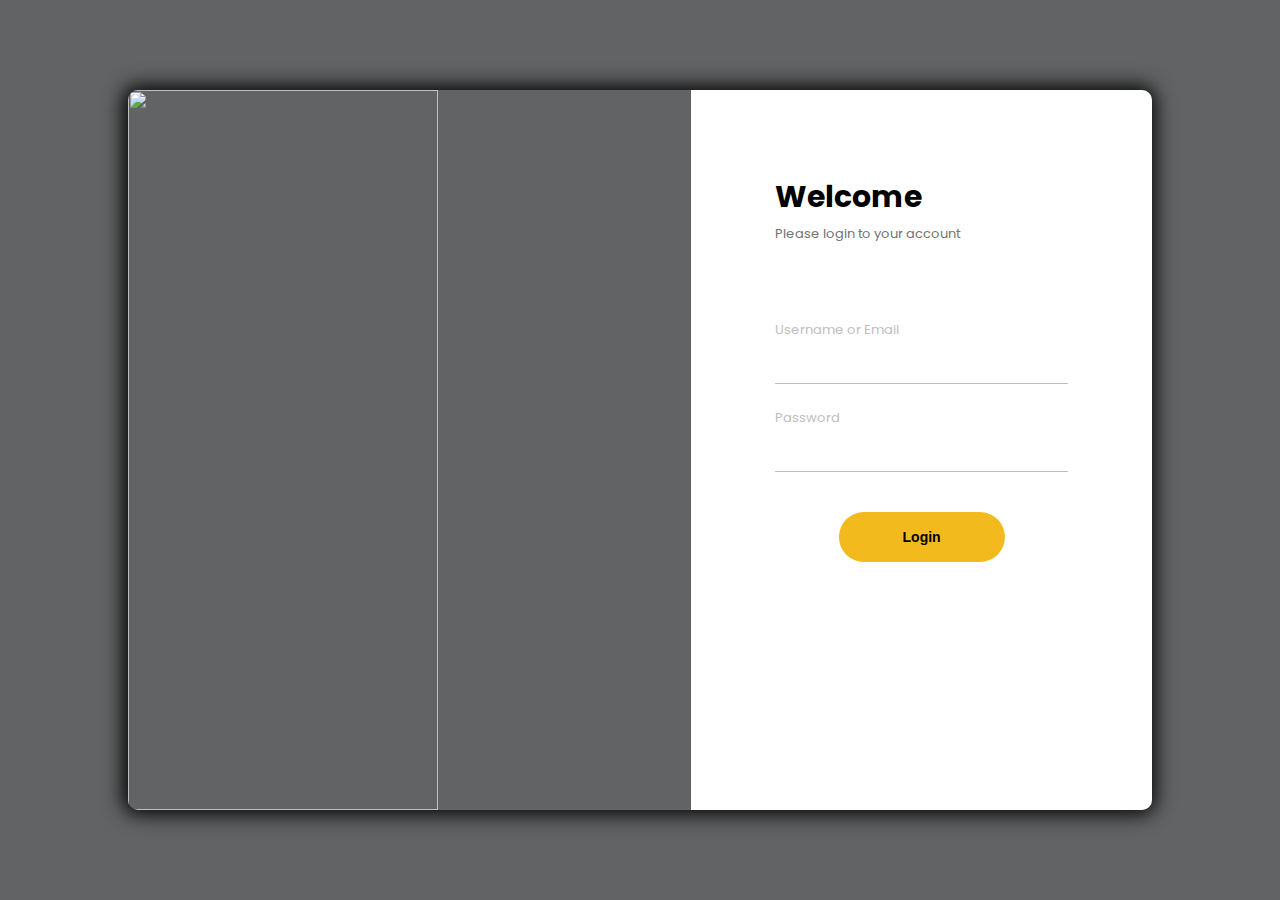
==== index.html @ a8928867 "Change all" ====
<!DOCTYPE html>
<html lang="en">
<head>
    <meta charset="UTF-8">
    <meta name="viewport" content="width=device-width, initial-scale=1.0">
    <link href="https://fonts.googleapis.com/css2?family=Poppins:wght@300;400;500;600&display=swap" rel="stylesheet">
    <link rel="stylesheet" href="./Css/style.css">
    <title>Login</title>
</head>
<body>
    <!-- background cua form-->
    <div class="bg-image">
        <!-- form -->
        <div class="form flex-box">
            <!-- image of left form-->
            <img src="../SQL/Assets/Image/image-form.png" alt="" class="image-form">
            <!-- login of right form -->
            <div class="form-login">
                <div class="form-login-title">Welcome</div>
                <div class="form-login-desc">Please login to your account</div>
                <form class="form-login-user">
                    <div class="user-email">
                        <label for="name" class="user-tittle">Username or Email</label>
                        
                        <input type="text" name="name" id="name" class="username">
                    </div>
                    
                    <div class="user-password">
                        <label for="pass" class="user-tittle">Password</label> 
                        <input type="password" name="pass" id="pass" class="password">
                    </div>
                    
                    <div class="btn-form">
                        <button class="submit">Login</button>
                    </div>
                </form>         
            </div>
        </div>

    </div>
</body>
</html>
---- Css/style.css ----
* {
  padding: 0;
  margin: 0;
  box-sizing: border-box;
}

html {
  color: #333;
  user-select: none;
}
body{
  position: relative;
  background-color: var(--bg-content-color);
}
/* Ma color */
:root{
  --primary-color: #f2ba1d;
  --secondary-color: #08183a;
  --text-color: black;
  --desc-color : #bebebe;
  --name-label-color: #526069;

  --bg-content-color: #F5F7FA;
  --main-color: #FFFFFF;
  --active-color: #1814fa;
  --menu-color: #B1B1B1;
  --color-text: #343C6A;
  --list-menu-bg-color: #5D60EF;
}

html {
  font-size: 62.5%;
  font-family: "Poppins", sans-serif;
}

/*SETUP CLASSES*/
.flex-box
{
  display: flex;
  justify-content: center;
  align-items: center;
}

.container
{
  width: 100%;
  height: 100%;
  position: fixed;
  background-color: rgba(0, 0, 0, 0.7);
  top: 0;
  left: 0;
}

.close
{
  display: none!important;
}

.fl-1
{
  flex: 1;
}

.fl-2
{
  flex: 2;
}

.fl-3
{
  flex: 3;
}

.fl-4
{
  flex: 4;
}

.fl-5
{
  flex: 5;
}

.fl-6
{
  flex: 6;
}

.fl-7
{
  flex: 7;
}

/*MAIN CONTENT*/
.main-content
{
  display: flex;
  flex-direction: column;
  width: 95%;
  height: 100%;
  padding: 40px;
}

.main{
  width: 100%;
  height: fit-content;
  align-items: start;
}

/* SEARCHING BAR */
.head-main-content{
  width: 100%;
  display: flex;
  align-items: center;
  justify-content: center;
}
.tool-container {
  justify-content: start;
  padding: 12px 20px;
  width: 60%;
  height: 120px;
  border-radius: 15px;
}

.searching-bar {
  width: 100%;
  position: relative;
}
.searching-bar select{
  padding: 15px 20px;
  font-size: 1.4rem;
  border-radius: 25px;
  outline: none;
  border: none;

  background-color: var(--main-color);
}
.searching-bar select:hover{
  cursor: pointer;
}

.searching-bar input,.searching-bar option {
  padding: 15px 50px;
  font-size: 1.4rem;
  border-radius: 25px;
  outline: none;
  border: none;

  background-color: var(--main-color);

}
.searching-input{
  margin-left: 10px;
}
.searching-bar i
{
  position: absolute;
  font-size: 2rem;
  left: 33%;
  padding: 12px;
}

/* ORDER OPTIONS */
.order-option
{
  flex-direction: column;
  color: #bebebe;
  margin-left: 8px;
}

.order-option i
{
  font-size: 1.3rem;
  cursor: pointer;
  margin: 2px 0;
}

.order-option i:hover
{
  opacity: 0.7;
}

.order-option i.active
{
  color: #000000;
}

/*CONTENT TABLES*/
.overview{
  font-size: 2.5rem;
  font-weight: 500;
  color: var(--color-text);

}
.content-table
{
  width: 100%;
  min-height: 460px;
  margin-top: 10px; 
  background-color: var(--main-color);
  border-radius: 25px;
  padding: 10px 40px;
  position: relative;
}
.table-row
{
  width: 100%;
  display: flex;
  justify-content: space-between;
  align-items: center;
  padding: 30px 0px;
  flex-direction: row;
  background-color: var(--main-color);
  border-bottom: 2px solid #E6EFF5;
}

.title-row{
  border-top-left-radius: 25px;
  border-top-right-radius: 25px;
  padding: 10px 0px;
  color: #718EBF;
}
.name-col{
  font-weight: normal;
  font-size: 1.6rem;
}
.table-col
{
  font-weight: 500;
  font-size: 1.4rem;
  width: 100%;
  text-align: left;
}

.table-title
{
  font-weight: 500;
  font-size: 1.6rem;
}

.table-title.flex-box
{
  justify-content: left;
  text-wrap: nowrap;
}

.content-table-head:not(.table-title) {
  text-align: left;
}

/* TABLES CONFIGURE*/
.table-config
{
  padding: 15px 5px;
  border-radius: 10px;
  width: 12%;
  text-align: center;
  cursor: pointer;
  font-size: 1.5rem;
  font-weight: 500;
  background-color: var(--active-color);
  color: white;
  transition: all 0.3s ease;
  margin-left: 50px;
}

.table-config:hover
{
  transform: scale(1.1);
}

.config-btn-container {
  position: absolute;
  right: 0;
}

.config-btn-container i {
  padding: 2px;
  border-radius: 4px;
  font-size: 1.6rem;
  color: white; 
  margin-right: 8px;
  cursor: pointer;
}

.config-btn-container i.bx-x{
  background-color: red;
}

.config-btn-container i.bxs-edit-alt{
  background-color: blue;
}


/*MODAL*/
.config-modal-container
{
  z-index: 2;
}

.config-modal
{
  flex-direction: column;
  width: 70%;
  padding: 28px 24px;
  position: relative;
  height: 95%;
  justify-content: space-around;
  border-radius: 30px;  
  background-color: white;
}

.modal-header
{
  font-size: 2rem;
  font-weight: 600;
  color: black;
}

.modal-body
{
  padding: 8px 0 16px 0;
  font-size: 1.6rem;
  min-height: 70%;
  justify-content: left;
}

.modal-body > select
{
  padding: 16px 8px;
  margin: 12px 0;
}

.modal-footer
{
  align-self: flex-end;
}
/* ICON NAV */
.icon-nav{
  padding-right: 4px;
}
/*FORM*/

.config-form
{
  flex-flow: wrap;
  color: var(--name-label-color);
}

.config-form select,.config-form label
{
  width: 43%;
}

.config-form input
{
  padding: 12px 15px;
  width: 70%;
  font-size: 1.6rem;
  outline: none;
  border: none;
  border: 1px solid #dfeaf2;
  border-radius: 15px
}

.config-form label
{
  display: block;
  font-size: 1.6rem;
  font-weight: 550;
}

.config-form .input-field
{
  width: 50%;
  padding: 0 12px;
  flex-direction: column;
}

.config-form .input-container
{
  width: 100%;
}

.input-container label{
  font-weight: 400;
  color: black;
}

/*ALERT BOX*/
.alert-container
{
  z-index: 3;
}

.alert-box
{
  min-height: 30%;
  width: 30%;
  background-color: azure;
  flex-direction: column;
  justify-content: space-between;
  padding: 16px 0;
}

.alert-message
{
  padding: 16px 0;
  margin-top: 8px;
  font-size: 2.2rem;
}

.alert-container .btn-container
{
  justify-content: space-evenly;
  width: 100%;
}

.cancel-btn
{
  background-color: red !important;
}

.alert-container .btn 
{
  width: 30%;
  padding: 16px 0!important;
  text-align: center;
}

/* ICON FOOTER SAVE */
.icon-footer{
  padding-right: 4px;
}

/*BUTTONS*/
.btn
{
  padding: 16px 24px;
  cursor: pointer;
  border: none;
  border-radius: 15px;
  font-size: 1.6rem;
  background-color: var(--active-color);
  color: white;
  font-weight: bold;
  transition: all 0.3s ease;
}

.btn:hover
{
  transform: scale(1.1);
}

.btn#config-btn {
  margin-right: 72px;
  padding: 10px 30px;
}

/* FORM LOGIN*/
.bg-image{
  background: url("../Assets/Image/bg-form.jpg") center no-repeat rgba(0, 0, 0, 0.6);
  top: 0;
  width: 100%;
  height: 100vh;
  position: relative;
}
.form{
  width: 80%;
  height: 80%;
  position: absolute;
  z-index: 2;
  top: 50%;
  left: 50%;
  transform: translate(-50%, -50%);
  border-radius: 10px;
  
  box-shadow: #000000 -1px 0px 20px 4px;
}
.image-form{
  width: 55%;
  height: 100%;
  border-top-left-radius: inherit;
  border-bottom-left-radius: inherit;
  
}

.form-login{
  width: 45%;
  height: 100%;
  padding: 84px;
  background-color: white;
  border-top-right-radius: inherit;
  border-bottom-right-radius: inherit;
}
.form-login-title{
  font-size: 3rem;
  font-weight: bold;
  color: var(--text-color);
}
.form-login-desc{
  padding-top: 4px;
  font-size: 1.3rem;
  color: rgb(118, 113, 113);
}
.form-login-user{
  padding-top: 76px;
}
.user-tittle{
  font-size: 1.3rem;
  color: var(--desc-color);
}
.username, .password{
  margin-top: 4px;
  width: 100%;
  padding: 12px 0;
  border: none;
  border-bottom: 1px solid var(--desc-color);
  outline: none;
}
.user-password{
  margin-top: 24px;
}
.btn-form{
  margin-top: 40px;
  width: 100%;
  height: 50px;
  position: relative;
}
.submit{
  position: absolute;
  top: 50%;
  left: 50%;
  transform: translate(-50%, -50%);
  height: 100%;
  
  padding: 16px 64px;
  border: none;
  border-radius: 25px;
  background-color: var(--primary-color);
  font-size: 1.4rem;
  font-weight: bold;
  
}
.submit:hover{
  opacity: 0.8;
  cursor: pointer;
}


/* View 1 */
.view{
  width: 100%;
  height: 100vh;
  position: relative;
}
/* Header view 1 */
.header{
  width: 100%;
  height: 12%;
  background-color: var(--main-color);
  display: flex;
  align-items: center;
  justify-content: space-between;
  border-bottom: 2px solid #E6EFF5;
  /* box-shadow: rgba(100, 100, 111, 0.2) 0px 7px 29px 0px; */
}
.header-left{
  width: 50%;
  height: 100%;
  display: flex;
  align-items: center;
}
.logo{
  width: 16%;
  height: 100%;
  position: relative;
  
}
.img-logo{
  width: 100%;
  height: 100%;
  border-radius: 50%;
  position: absolute;
  top: 50%;
  left: 50%;
  transform: translate(-50%, -50%);
}
.name-group{
  font-size: 1.7rem;
  font-weight: bold;
  width: 50%;
  height: 100%;
}
.name-text{
  height: 100%;
  width: 100%;
  color: var(--color-text);
  font-size: 1.8rem;
  display: flex;
  justify-content: start;
  align-items: center;

}
.header-right{
  width: 50%;
  height: 100%;
  display: flex;
  align-items: center;
  
}
.avatar-user{
  margin-left: 25rem;
  width: 20.3%;
  height: 100%;
  position: relative;
}
.img-avatar{
  width: 40%;
  height: 50%;
  border-radius: 50%;
  position: absolute;
  top: 50%;
  left: 70%;
  transform: translate(-50%, -50%);
}
.name-user{
  display: flex;
  justify-content: center;
  align-items: center;
  width: 30%;
  height: 100%;
}
.name-user-text{
  font-size: 1.8rem;
  width: 50%;
  font-weight: bold;
  color: var(--color-text);
}
.icon-arrow-down{
  font-size: 2.5rem;
  padding: 13px;
  border-radius: 25px;
  background-color: var(--bg-content-color);
  color: #718EBF;
  position: relative;
  user-select: none;
}
.icon-arrow-down:hover{
  cursor: pointer;
}
.log-out:hover{
  cursor: pointer; 
}
.arrow-up:hover{
  cursor: pointer; 
}
/* Drop menu header */
ul{
  list-style: none;

}

.log-out{
  width: 200px;
  height: 150px;
  position: absolute;
  top: 65px;
  left: -7px;
  background-color: white;
  border-radius: 10px;
  box-shadow: rgba(100, 100, 111, 0.3) 2px 4px 11px 6px;
  display: flex;
  flex-direction: column;
  justify-content: center;
  align-items: center;
  padding: 20px 0;
  z-index: 10;

 
}
.log-out i{
  font-size: 2.8rem;
}
.item-drop-menu{
  display: flex;
  align-items: center;
  color: black;
  width: 100%;
  height: 50%;
  padding: 0 20px;
}
.item-drop-menu a{
  
  text-decoration: none;
}
.item-drop-menu:hover{
  background-color: #F6F6F6;
  color: var(--secondary-color);
  cursor: pointer;
}

.icon-drop-menu{
  font-size: 1rem;
  color: var(--menu-color);
}
.text-log-out{
  padding-left: 15px;
  font-size: 1.5rem;
  height: 100%;
  display: flex;
  align-items: center;
  font-family: "Poppins",sans-serif;
  color: var(--color-text);
}


/* icon notification */
.notifi{
  width: 51px;
  height: 51px;
  border-radius: 35px;
  background-color: var(--bg-content-color);
  position: relative;
}
.icon-notifi{
  font-size: 2.5rem;
  position: absolute;
  top: 50%;
  left: 50%;
  transform: translate(-50%, -50%);
  color: #FE5C73;
}

/* Sidebar */
.sidebar{
  width: 5%;
  min-height: 100vh;
  background-color: var(--main-color);
  color: white;
  transition: all 0.5s ease;
  overflow: scroll;
}

.sidebar::-webkit-scrollbar {
  display: none;
}

.sidebar{
  -ms-overflow-style: none;  
  scrollbar-width: none; 
  justify-content: flex-start;
  flex-direction: column;
}
/* Head sidebar: name and icon menu */
.head-sidebar{
  width: 100%;

  margin-top: 25px;
  padding: 20px;
}

.name-sidebar{
  font-size: 1.5rem;
  border-radius: 1rem;
  background-color: var(--active-color);
  color: var(--main-color);
  font-weight: bold;
  padding: 12px 24px;
}


/* Content sidebar: Student Giaovien TKB Ketqua */

/* Menu sidebar */
.sidebar-menu{
  height: 100%;
  position: relative;
  padding: 8px 12px;
}

.icon-menu{
  transition: all 0.3 ease;
  color: var(--color-text);
  font-size: 2.7rem;

}
.icon-menu:hover{
  cursor: pointer;
}
.icon-sidebar{
  color: var(--menu-color);
  width: 10%;
  font-size: 2.6rem;
  transition: all 0.3s ease;
}

.content-sidebar{
  width: 100%;
  height: 70%;
  padding: 0 0 0 30px;
  transition: all 0.3s ease;
}

.list-sidebar{
  width: 100%;
  padding: 15px;
  display: flex;
  align-items: center;
  margin-top: 24px;
  position: relative;
  border-radius: 15px;
}
.list-sidebar.active::before{
  content: '';
  width: 30px;
  height: 30px;
  position: absolute;
  background-color: var(--main-color);
  right: 0;
  top: 0;
  border-radius: 50%;
  transform: translateY(-100%);
  box-shadow: 10px 10px 0 0 var(--bg-content-color);
}
.list-sidebar.active::after{
  content: '';
  width: 30px;
  height: 30px;
  position: absolute;
  background-color: var(--main-color);
  right: 0;
  bottom: 0;
  border-radius: 50%;
  transform: translateY(100%);
  box-shadow: 10px -10px 0 0 var(--bg-content-color);
}




.list-sidebar.active{
  background-color: var(--bg-content-color);
}
.list-sidebar.active, .list-sidebar.active i, .list-sidebar.active .name-sidebar-items
{
  color: var(--active-color);
}
.list-sidebar.active .name-sidebar-items{
  font-weight: bold;
  color: var(--active-color);
}

.about{
  font-size: 1.4rem;
  display: flex;
  width: 100%;
  height: 50%;
  align-items: center;
  text-decoration: none;
  padding: 24px 8px;
}
/* .about:hover, .about:hover .name-sidebar-items{
  background-color: var(--primary-color);
  color: var(--secondary-color);
} */

.list-sidebar:not(.active):hover, .list-sidebar:hover i, .list-sidebar:hover .name-sidebar-items{
  cursor: pointer;
  color: var(--active-color);

}

.name-sidebar-items{
  width: 80%;
  color: var(--menu-color);
  font-size: 1.7rem;
  font-weight: 400;
  margin-left: 40px;
  transition: all 0.3s ease;
}

.sidebar-width{
  width: 20%;
  transition: all 0.5s ease;
}

/*FORM MESSAGE*/

.config-form .message
{
  margin: 8px 0;
  width: 70%;
  align-self: flex-end;
  font-size: 1.2rem;
  text-wrap: pretty;
}

.config-form .error
{
  color: red;
  border-color: red;
}

/* LOADING EFFECT */
.loading-container
{
  background-color: rgba(1, 1, 1, 0.3);
  position: absolute;
  height: 100%;
  width: 100%;
  top: 0;
  left: 0;
}

.loading
{
  animation: rotate linear 6s infinite;
  transform: rotate(0deg);
}

.loading i
{
  font-size: 8rem;
  font-weight: 900;
}

@keyframes rotate {
  from
  {
    transform: rotate(0deg);
  }
  to
  {
    transform: rotate(360deg);
  }
}
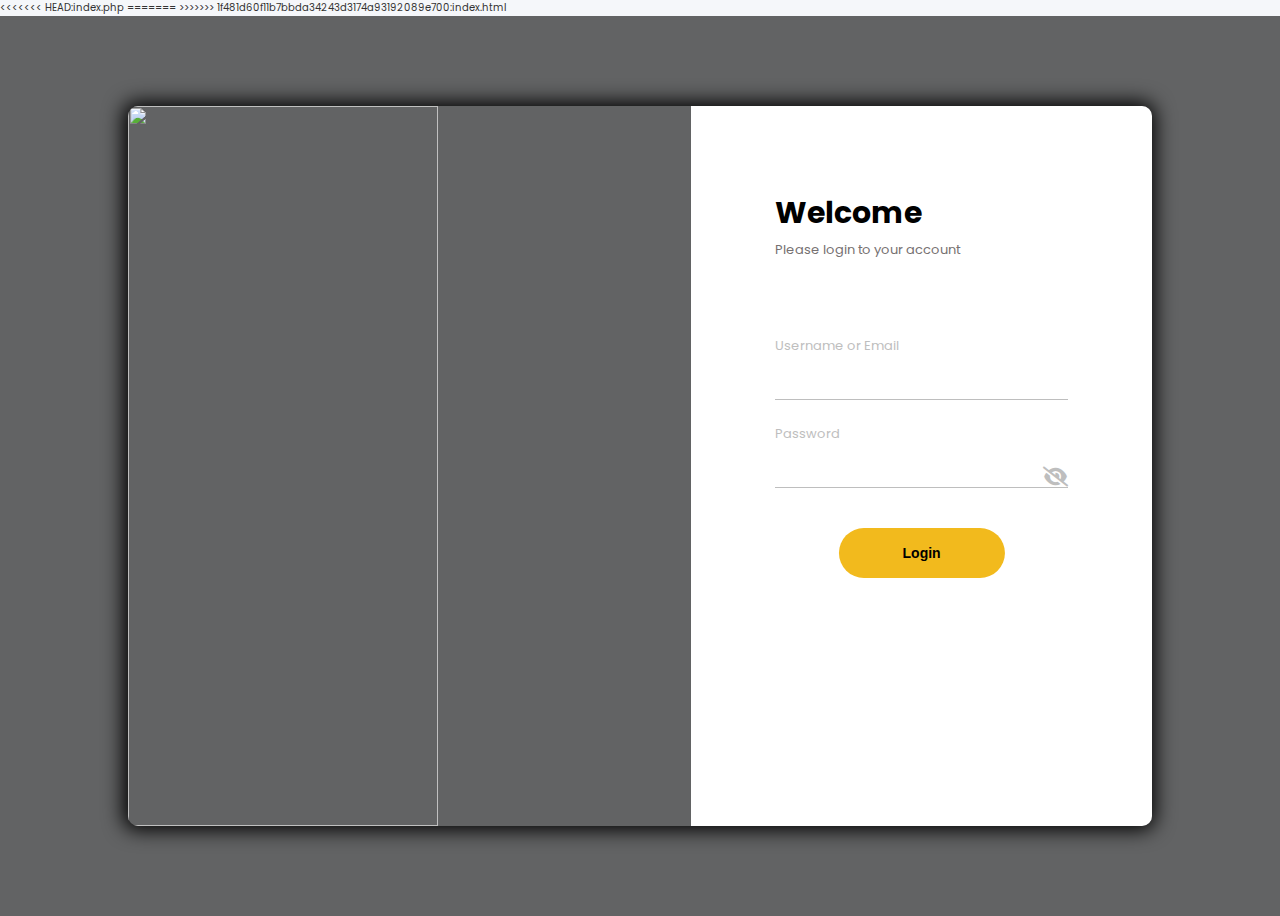
==== commit 32189e50: "Merge branch 'main' of https://github.com/koha11/DBMS_Project" ====
--- a/index.html
+++ b/index.html
@@ -4,7 +4,12 @@
     <meta charset="UTF-8">
     <meta name="viewport" content="width=device-width, initial-scale=1.0">
     <link href="https://fonts.googleapis.com/css2?family=Poppins:wght@300;400;500;600&display=swap" rel="stylesheet">
+<<<<<<< HEAD:index.php
+    <link rel="stylesheet" href="./Css/style.css?v=<?php echo time(); ?>">
+    <link rel="stylesheet" href="https://cdnjs.cloudflare.com/ajax/libs/font-awesome/6.5.1/css/all.min.css">
+=======
     <link rel="stylesheet" href="./Css/style.css">
+>>>>>>> 1f481d60f11b7bbda34243d3174a93192089e700:index.html
     <title>Login</title>
 </head>
 <body>
@@ -27,9 +32,9 @@
                     
                     <div class="user-password">
                         <label for="pass" class="user-tittle">Password</label> 
-                        <input type="password" name="pass" id="pass" class="password">
+                        <input type="password" name="pass" id="pass" class="password" autocomplete="on">
+                        <i id="toggle-password" class="fa-solid fa-eye-slash" style="color: #bebebe;"></i>
                     </div>
-                    
                     <div class="btn-form">
                         <button class="submit">Login</button>
                     </div>
@@ -38,5 +43,17 @@
         </div>
 
     </div>
+    <script>
+        const $ = document.querySelector.bind(document);
+        const $$ = document.querySelectorAll.bind(document);
+        const inputPass = $("#pass");
+        const togglePassword = $("#toggle-password");
+        // Show hide password
+        togglePassword.addEventListener("click", function() {
+           const typePass = inputPass.getAttribute("type") === "password" ? "text" : "password";
+           inputPass.setAttribute("type", typePass);
+           this.classList.toggle("fa-eye");
+        })
+    </script>
 </body>
 </html>--- a/Css/style.css
+++ b/Css/style.css
@@ -520,6 +520,7 @@
 }
 .user-password{
   margin-top: 24px;
+  position: relative;
 }
 .btn-form{
   margin-top: 40px;
@@ -544,6 +545,18 @@
 }
 .submit:hover{
   opacity: 0.8;
+  cursor: pointer;
+}
+/* show hide password */
+/* icon show hide password */
+#toggle-password{
+  position: absolute;
+  bottom: 2%;
+  right: 0%;
+  color: var(--desc-color);
+  font-size: 2rem;
+}
+#toggle-password:hover{
   cursor: pointer;
 }
 
--- a/Css/style.css
+++ b/Css/style.css
@@ -520,6 +520,7 @@
 }
 .user-password{
   margin-top: 24px;
+  position: relative;
 }
 .btn-form{
   margin-top: 40px;
@@ -544,6 +545,18 @@
 }
 .submit:hover{
   opacity: 0.8;
+  cursor: pointer;
+}
+/* show hide password */
+/* icon show hide password */
+#toggle-password{
+  position: absolute;
+  bottom: 2%;
+  right: 0%;
+  color: var(--desc-color);
+  font-size: 2rem;
+}
+#toggle-password:hover{
   cursor: pointer;
 }
 
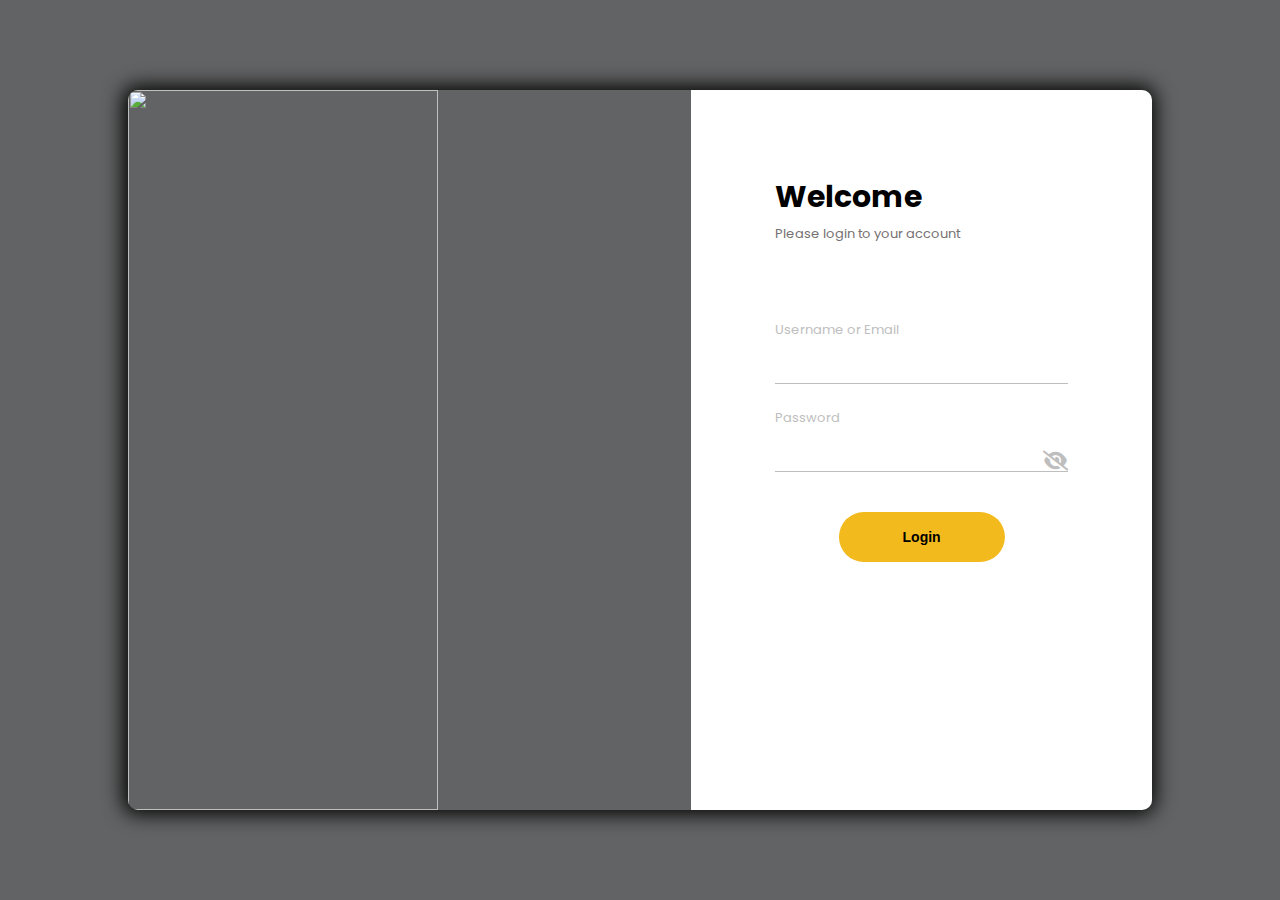
==== commit 0eba33d8: "Them file css & index" ====
--- a/index.html
+++ b/index.html
@@ -1,59 +1,76 @@
 <!DOCTYPE html>
 <html lang="en">
-<head>
-    <meta charset="UTF-8">
-    <meta name="viewport" content="width=device-width, initial-scale=1.0">
-    <link href="https://fonts.googleapis.com/css2?family=Poppins:wght@300;400;500;600&display=swap" rel="stylesheet">
-<<<<<<< HEAD:index.php
-    <link rel="stylesheet" href="./Css/style.css?v=<?php echo time(); ?>">
-    <link rel="stylesheet" href="https://cdnjs.cloudflare.com/ajax/libs/font-awesome/6.5.1/css/all.min.css">
-=======
-    <link rel="stylesheet" href="./Css/style.css">
->>>>>>> 1f481d60f11b7bbda34243d3174a93192089e700:index.html
+  <head>
+    <meta charset="UTF-8" />
+    <meta name="viewport" content="width=device-width, initial-scale=1.0" />
+    <link
+      href="https://fonts.googleapis.com/css2?family=Poppins:wght@300;400;500;600&display=swap"
+      rel="stylesheet"
+    />
+    <link
+      rel="stylesheet"
+      href="https://cdnjs.cloudflare.com/ajax/libs/font-awesome/6.5.1/css/all.min.css"
+    />
+    <link rel="stylesheet" href="./Css/style.css" />
+
     <title>Login</title>
-</head>
-<body>
+  </head>
+  <body>
     <!-- background cua form-->
     <div class="bg-image">
-        <!-- form -->
-        <div class="form flex-box">
-            <!-- image of left form-->
-            <img src="../SQL/Assets/Image/image-form.png" alt="" class="image-form">
-            <!-- login of right form -->
-            <div class="form-login">
-                <div class="form-login-title">Welcome</div>
-                <div class="form-login-desc">Please login to your account</div>
-                <form class="form-login-user">
-                    <div class="user-email">
-                        <label for="name" class="user-tittle">Username or Email</label>
-                        
-                        <input type="text" name="name" id="name" class="username">
-                    </div>
-                    
-                    <div class="user-password">
-                        <label for="pass" class="user-tittle">Password</label> 
-                        <input type="password" name="pass" id="pass" class="password" autocomplete="on">
-                        <i id="toggle-password" class="fa-solid fa-eye-slash" style="color: #bebebe;"></i>
-                    </div>
-                    <div class="btn-form">
-                        <button class="submit">Login</button>
-                    </div>
-                </form>         
+      <!-- form -->
+      <div class="form flex-box">
+        <!-- image of left form-->
+        <img
+          src="../SQL/Assets/Image/image-form.png"
+          alt=""
+          class="image-form"
+        />
+        <!-- login of right form -->
+        <div class="form-login">
+          <div class="form-login-title">Welcome</div>
+          <div class="form-login-desc">Please login to your account</div>
+          <form class="form-login-user">
+            <div class="user-email">
+              <label for="name" class="user-tittle">Username or Email</label>
+
+              <input type="text" name="name" id="name" class="username" />
             </div>
+
+            <div class="user-password">
+              <label for="pass" class="user-tittle">Password</label>
+              <input
+                type="password"
+                name="pass"
+                id="pass"
+                class="password"
+                autocomplete="on"
+              />
+              <i
+                id="toggle-password"
+                class="fa-solid fa-eye-slash"
+                style="color: #bebebe"
+              ></i>
+            </div>
+            <div class="btn-form">
+              <button class="submit">Login</button>
+            </div>
+          </form>
         </div>
-
+      </div>
     </div>
     <script>
-        const $ = document.querySelector.bind(document);
-        const $$ = document.querySelectorAll.bind(document);
-        const inputPass = $("#pass");
-        const togglePassword = $("#toggle-password");
-        // Show hide password
-        togglePassword.addEventListener("click", function() {
-           const typePass = inputPass.getAttribute("type") === "password" ? "text" : "password";
-           inputPass.setAttribute("type", typePass);
-           this.classList.toggle("fa-eye");
-        })
+      const $ = document.querySelector.bind(document);
+      const $$ = document.querySelectorAll.bind(document);
+      const inputPass = $("#pass");
+      const togglePassword = $("#toggle-password");
+      // Show hide password
+      togglePassword.addEventListener("click", function () {
+        const typePass =
+          inputPass.getAttribute("type") === "password" ? "text" : "password";
+        inputPass.setAttribute("type", typePass);
+        this.classList.toggle("fa-eye");
+      });
     </script>
-</body>
-</html>+  </body>
+</html>
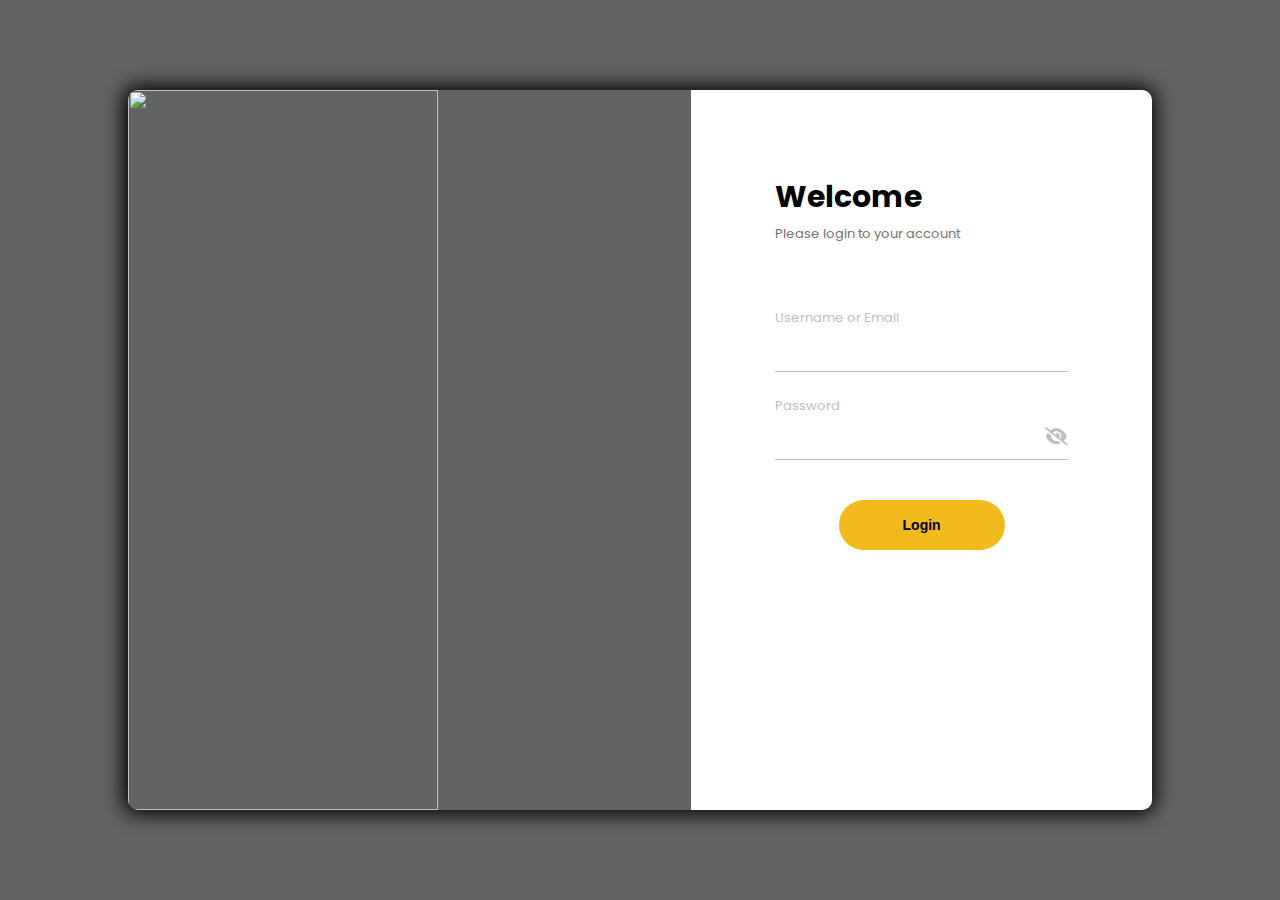
==== commit 807ed0ee: "too many" ====
--- a/index.html
+++ b/index.html
@@ -32,9 +32,9 @@
           <div class="form-login-desc">Please login to your account</div>
           <form class="form-login-user">
             <div class="user-email">
-              <label for="name" class="user-tittle">Username or Email</label>
+              <label for="username" class="user-tittle">Username or Email</label>
 
-              <input type="text" name="name" id="name" class="username" />
+              <input type="text" name="name" id="username" class="username" />
             </div>
 
             <div class="user-password">
@@ -52,25 +52,15 @@
                 style="color: #bebebe"
               ></i>
             </div>
+            <div class="form-message error">
+            </div>
             <div class="btn-form">
-              <button class="submit">Login</button>
+              <button id="submit-btn" class="submit">Login</button>
             </div>
           </form>
         </div>
       </div>
     </div>
-    <script>
-      const $ = document.querySelector.bind(document);
-      const $$ = document.querySelectorAll.bind(document);
-      const inputPass = $("#pass");
-      const togglePassword = $("#toggle-password");
-      // Show hide password
-      togglePassword.addEventListener("click", function () {
-        const typePass =
-          inputPass.getAttribute("type") === "password" ? "text" : "password";
-        inputPass.setAttribute("type", typePass);
-        this.classList.toggle("fa-eye");
-      });
-    </script>
+    <script src="./JS/login.js"></script>
   </body>
 </html>
--- a/Css/style.css
+++ b/Css/style.css
@@ -291,7 +291,6 @@
   background-color: blue;
 }
 
-
 /*MODAL*/
 .config-modal-container
 {
@@ -335,6 +334,12 @@
 {
   align-self: flex-end;
 }
+
+.config-modal input[type=radio]
+{
+  margin-right: 8px;
+}
+
 /* ICON NAV */
 .icon-nav{
   padding-right: 4px;
@@ -504,7 +509,7 @@
   color: rgb(118, 113, 113);
 }
 .form-login-user{
-  padding-top: 76px;
+  padding-top: 64px;
 }
 .user-tittle{
   font-size: 1.3rem;
@@ -547,14 +552,34 @@
   opacity: 0.8;
   cursor: pointer;
 }
+
+.form-message.error {
+  color: red;
+  font-size: 1.2rem;
+  margin-top: 12px;
+}
+
+.form-login.error input
+{
+  color: red!important;
+  border-bottom: 2px solid #e30000;
+  transform: translateY(10px);
+  transition: transform .5s;
+}
+
+.form-login.error label 
+{
+  color: red;
+}
 /* show hide password */
 /* icon show hide password */
 #toggle-password{
   position: absolute;
-  bottom: 2%;
-  right: 0%;
+  transform: translateY(100%);
+  bottom: 50%;
+  right: 0;
   color: var(--desc-color);
-  font-size: 2rem;
+  font-size: 1.8rem;
 }
 #toggle-password:hover{
   cursor: pointer;
@@ -643,6 +668,7 @@
   align-items: center;
   width: 30%;
   height: 100%;
+  position: relative;
 }
 .name-user-text{
   font-size: 1.8rem;
@@ -656,13 +682,12 @@
   border-radius: 25px;
   background-color: var(--bg-content-color);
   color: #718EBF;
-  position: relative;
   user-select: none;
 }
 .icon-arrow-down:hover{
   cursor: pointer;
 }
-.log-out:hover{
+.setting-modal:hover{
   cursor: pointer; 
 }
 .arrow-up:hover{
@@ -674,27 +699,23 @@
 
 }
 
-.log-out{
+.setting-modal{
   width: 200px;
   height: 150px;
   position: absolute;
   top: 65px;
-  left: -7px;
+  left: 0;
   background-color: white;
   border-radius: 10px;
   box-shadow: rgba(100, 100, 111, 0.3) 2px 4px 11px 6px;
-  display: flex;
   flex-direction: column;
-  justify-content: center;
-  align-items: center;
-  padding: 20px 0;
   z-index: 10;
-
- 
-}
-.log-out i{
+}
+
+.setting-modal i{
   font-size: 2.8rem;
 }
+
 .item-drop-menu{
   display: flex;
   align-items: center;
@@ -717,7 +738,7 @@
   font-size: 1rem;
   color: var(--menu-color);
 }
-.text-log-out{
+.setting-item{
   padding-left: 15px;
   font-size: 1.5rem;
   height: 100%;
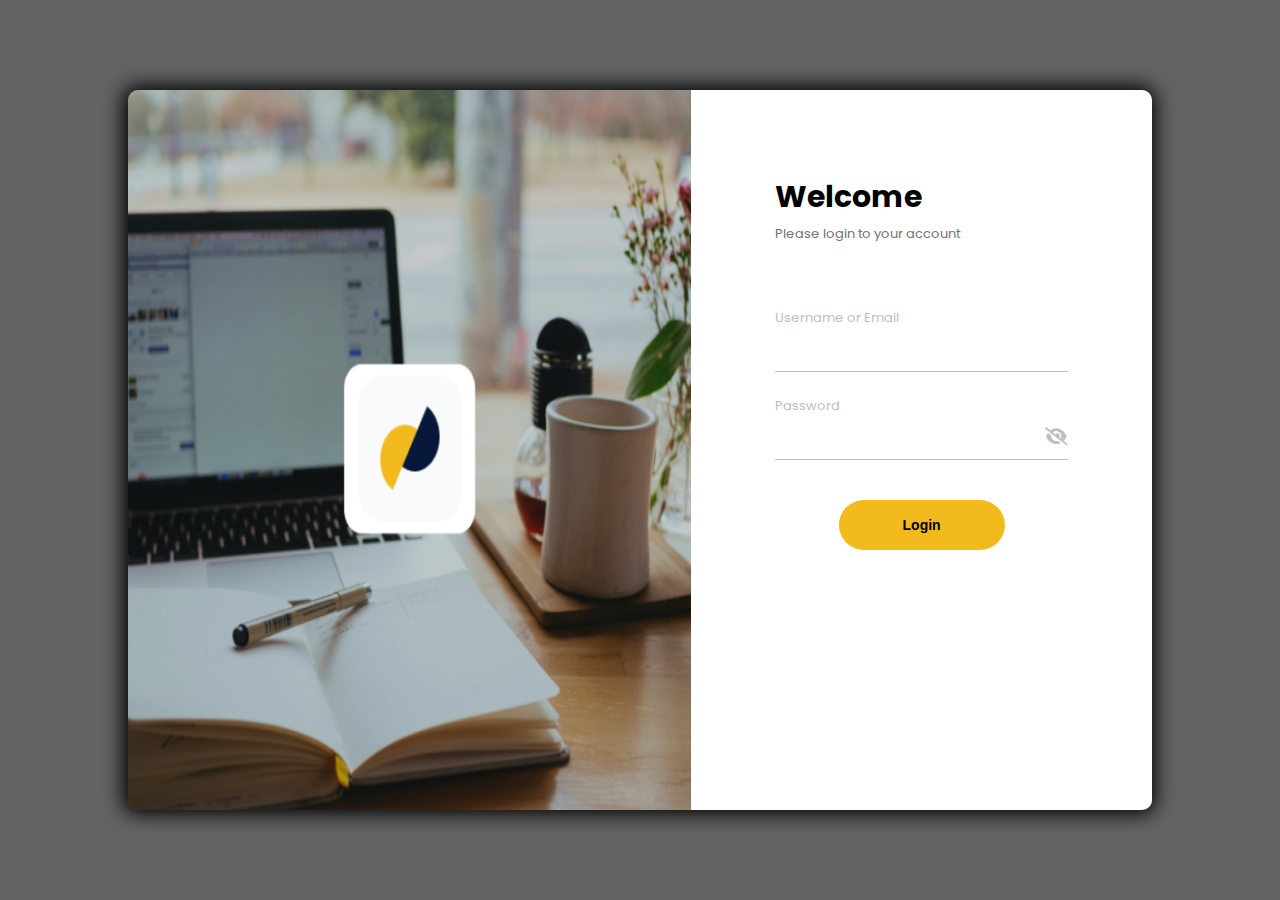
==== commit 49a65491: "change backend" ====
--- a/index.html
+++ b/index.html
@@ -21,18 +21,16 @@
       <!-- form -->
       <div class="form flex-box">
         <!-- image of left form-->
-        <img
-          src="../SQL/Assets/Image/image-form.png"
-          alt=""
-          class="image-form"
-        />
+        <img src="./Assets/Image/image-form.png" alt="" class="image-form" />
         <!-- login of right form -->
         <div class="form-login">
           <div class="form-login-title">Welcome</div>
           <div class="form-login-desc">Please login to your account</div>
           <form class="form-login-user">
             <div class="user-email">
-              <label for="username" class="user-tittle">Username or Email</label>
+              <label for="username" class="user-tittle"
+                >Username or Email</label
+              >
 
               <input type="text" name="name" id="username" class="username" />
             </div>
@@ -52,8 +50,7 @@
                 style="color: #bebebe"
               ></i>
             </div>
-            <div class="form-message error">
-            </div>
+            <div class="form-message error"></div>
             <div class="btn-form">
               <button id="submit-btn" class="submit">Login</button>
             </div>
--- a/Css/style.css
+++ b/Css/style.css
@@ -8,41 +8,39 @@
   color: #333;
   user-select: none;
 }
-body{
+body {
   position: relative;
   background-color: var(--bg-content-color);
 }
 /* Ma color */
-:root{
+:root {
   --primary-color: #f2ba1d;
   --secondary-color: #08183a;
   --text-color: black;
-  --desc-color : #bebebe;
+  --desc-color: #bebebe;
   --name-label-color: #526069;
 
-  --bg-content-color: #F5F7FA;
-  --main-color: #FFFFFF;
+  --bg-content-color: #f5f7fa;
+  --main-color: #ffffff;
   --active-color: #1814fa;
-  --menu-color: #B1B1B1;
-  --color-text: #343C6A;
-  --list-menu-bg-color: #5D60EF;
+  --menu-color: #b1b1b1;
+  --color-text: #343c6a;
+  --list-menu-bg-color: #5d60ef;
 }
 
 html {
   font-size: 62.5%;
-  font-family: "Poppins", sans-serif;
+  font-family: 'Poppins', sans-serif;
 }
 
 /*SETUP CLASSES*/
-.flex-box
-{
+.flex-box {
   display: flex;
   justify-content: center;
   align-items: center;
 }
 
-.container
-{
+.container {
   width: 100%;
   height: 100%;
   position: fixed;
@@ -51,49 +49,40 @@
   left: 0;
 }
 
-.close
-{
-  display: none!important;
-}
-
-.fl-1
-{
+.close {
+  display: none !important;
+}
+
+.fl-1 {
   flex: 1;
 }
 
-.fl-2
-{
+.fl-2 {
   flex: 2;
 }
 
-.fl-3
-{
+.fl-3 {
   flex: 3;
 }
 
-.fl-4
-{
+.fl-4 {
   flex: 4;
 }
 
-.fl-5
-{
+.fl-5 {
   flex: 5;
 }
 
-.fl-6
-{
+.fl-6 {
   flex: 6;
 }
 
-.fl-7
-{
+.fl-7 {
   flex: 7;
 }
 
 /*MAIN CONTENT*/
-.main-content
-{
+.main-content {
   display: flex;
   flex-direction: column;
   width: 95%;
@@ -101,14 +90,14 @@
   padding: 40px;
 }
 
-.main{
+.main {
   width: 100%;
   height: fit-content;
   align-items: start;
 }
 
 /* SEARCHING BAR */
-.head-main-content{
+.head-main-content {
   width: 100%;
   display: flex;
   align-items: center;
@@ -120,13 +109,15 @@
   width: 60%;
   height: 120px;
   border-radius: 15px;
+  flex-direction: column;
+  justify-content: space-between;
 }
 
 .searching-bar {
   width: 100%;
   position: relative;
 }
-.searching-bar select{
+.searching-bar select {
   padding: 15px 20px;
   font-size: 1.4rem;
   border-radius: 25px;
@@ -135,11 +126,12 @@
 
   background-color: var(--main-color);
 }
-.searching-bar select:hover{
-  cursor: pointer;
-}
-
-.searching-bar input,.searching-bar option {
+.searching-bar select:hover {
+  cursor: pointer;
+}
+
+.searching-bar input,
+.searching-bar option {
   padding: 15px 50px;
   font-size: 1.4rem;
   border-radius: 25px;
@@ -147,13 +139,11 @@
   border: none;
 
   background-color: var(--main-color);
-
-}
-.searching-input{
+}
+.searching-input {
   margin-left: 10px;
 }
-.searching-bar i
-{
+.searching-bar i {
   position: absolute;
   font-size: 2rem;
   left: 33%;
@@ -161,49 +151,46 @@
 }
 
 /* ORDER OPTIONS */
-.order-option
-{
+.order-option {
   flex-direction: column;
   color: #bebebe;
   margin-left: 8px;
 }
 
-.order-option i
-{
+.order-option i {
   font-size: 1.3rem;
   cursor: pointer;
   margin: 2px 0;
 }
 
-.order-option i:hover
-{
+.order-option i:hover {
   opacity: 0.7;
 }
 
-.order-option i.active
-{
+.order-option i.active {
   color: #000000;
 }
 
 /*CONTENT TABLES*/
-.overview{
+span.table-sub-text {
+  color: rgb(104 89 89 / 44%);
+  font-size: 2rem;
+}
+.overview {
   font-size: 2.5rem;
   font-weight: 500;
   color: var(--color-text);
-
-}
-.content-table
-{
+}
+.content-table {
   width: 100%;
   min-height: 460px;
-  margin-top: 10px; 
+  margin-top: 10px;
   background-color: var(--main-color);
   border-radius: 25px;
   padding: 10px 40px;
   position: relative;
 }
-.table-row
-{
+.table-row {
   width: 100%;
   display: flex;
   justify-content: space-between;
@@ -211,35 +198,33 @@
   padding: 30px 0px;
   flex-direction: row;
   background-color: var(--main-color);
-  border-bottom: 2px solid #E6EFF5;
-}
-
-.title-row{
+  border-bottom: 2px solid #e6eff5;
+}
+
+.title-row {
   border-top-left-radius: 25px;
   border-top-right-radius: 25px;
   padding: 10px 0px;
-  color: #718EBF;
-}
-.name-col{
+  color: #718ebf;
+}
+.name-col {
   font-weight: normal;
   font-size: 1.6rem;
 }
-.table-col
-{
+.table-col {
   font-weight: 500;
   font-size: 1.4rem;
   width: 100%;
   text-align: left;
-}
-
-.table-title
-{
+  margin: 0 4px;
+}
+
+.table-title {
   font-weight: 500;
-  font-size: 1.6rem;
-}
-
-.table-title.flex-box
-{
+  font-size: 1.5rem;
+}
+
+.table-title.flex-box {
   justify-content: left;
   text-wrap: nowrap;
 }
@@ -249,11 +234,10 @@
 }
 
 /* TABLES CONFIGURE*/
-.table-config
-{
+.table-config {
   padding: 15px 5px;
   border-radius: 10px;
-  width: 12%;
+  width: 45%;
   text-align: center;
   cursor: pointer;
   font-size: 1.5rem;
@@ -264,8 +248,7 @@
   margin-left: 50px;
 }
 
-.table-config:hover
-{
+.table-config:hover {
   transform: scale(1.1);
 }
 
@@ -278,128 +261,118 @@
   padding: 2px;
   border-radius: 4px;
   font-size: 1.6rem;
-  color: white; 
+  color: white;
   margin-right: 8px;
   cursor: pointer;
 }
 
-.config-btn-container i.bx-x{
+.config-btn-container i.bx-x {
   background-color: red;
 }
 
-.config-btn-container i.bxs-edit-alt{
+.config-btn-container i.bxs-edit-alt {
   background-color: blue;
 }
 
+.config-area {
+  width: 30%;
+}
+
 /*MODAL*/
-.config-modal-container
-{
+.config-modal-container {
   z-index: 2;
 }
 
-.config-modal
-{
+.config-modal {
   flex-direction: column;
   width: 70%;
   padding: 28px 24px;
   position: relative;
   height: 95%;
   justify-content: space-around;
-  border-radius: 30px;  
+  border-radius: 30px;
   background-color: white;
 }
 
-.modal-header
-{
+.modal-header {
   font-size: 2rem;
   font-weight: 600;
   color: black;
 }
 
-.modal-body
-{
+.modal-body {
   padding: 8px 0 16px 0;
   font-size: 1.6rem;
   min-height: 70%;
   justify-content: left;
 }
 
-.modal-body > select
-{
+.modal-body > select {
   padding: 16px 8px;
   margin: 12px 0;
 }
 
-.modal-footer
-{
+.modal-footer {
   align-self: flex-end;
 }
 
-.config-modal input[type=radio]
-{
+.config-modal input[type='radio'] {
   margin-right: 8px;
 }
 
 /* ICON NAV */
-.icon-nav{
+.icon-nav {
   padding-right: 4px;
 }
 /*FORM*/
 
-.config-form
-{
+.config-form {
   flex-flow: wrap;
   color: var(--name-label-color);
 }
 
-.config-form select,.config-form label
-{
+.config-form select,
+.config-form label {
   width: 43%;
 }
 
-.config-form input
-{
+.config-form input {
   padding: 12px 15px;
   width: 70%;
   font-size: 1.6rem;
   outline: none;
   border: none;
   border: 1px solid #dfeaf2;
-  border-radius: 15px
-}
-
-.config-form label
-{
+  border-radius: 15px;
+}
+
+.config-form label {
   display: block;
   font-size: 1.6rem;
   font-weight: 550;
 }
 
-.config-form .input-field
-{
+.config-form .input-field {
   width: 50%;
   padding: 0 12px;
   flex-direction: column;
 }
 
-.config-form .input-container
-{
-  width: 100%;
-}
-
-.input-container label{
+.config-form .input-container {
+  width: 100%;
+}
+
+.input-container label {
   font-weight: 400;
   color: black;
 }
 
 /*ALERT BOX*/
-.alert-container
-{
+.alert-container {
   z-index: 3;
 }
 
-.alert-box
-{
+.alert-box {
   min-height: 30%;
   width: 30%;
   background-color: azure;
@@ -408,39 +381,34 @@
   padding: 16px 0;
 }
 
-.alert-message
-{
+.alert-message {
   padding: 16px 0;
   margin-top: 8px;
   font-size: 2.2rem;
 }
 
-.alert-container .btn-container
-{
+.alert-container .btn-container {
   justify-content: space-evenly;
   width: 100%;
 }
 
-.cancel-btn
-{
+.cancel-btn {
   background-color: red !important;
 }
 
-.alert-container .btn 
-{
+.alert-container .btn {
   width: 30%;
-  padding: 16px 0!important;
+  padding: 16px 0 !important;
   text-align: center;
 }
 
 /* ICON FOOTER SAVE */
-.icon-footer{
+.icon-footer {
   padding-right: 4px;
 }
 
 /*BUTTONS*/
-.btn
-{
+.btn {
   padding: 16px 24px;
   cursor: pointer;
   border: none;
@@ -452,8 +420,7 @@
   transition: all 0.3s ease;
 }
 
-.btn:hover
-{
+.btn:hover {
   transform: scale(1.1);
 }
 
@@ -463,14 +430,15 @@
 }
 
 /* FORM LOGIN*/
-.bg-image{
-  background: url("../Assets/Image/bg-form.jpg") center no-repeat rgba(0, 0, 0, 0.6);
+.bg-image {
+  background: url('../Assets/Image/bg-form.jpg') center no-repeat
+    rgba(0, 0, 0, 0.6);
   top: 0;
   width: 100%;
   height: 100vh;
   position: relative;
 }
-.form{
+.form {
   width: 80%;
   height: 80%;
   position: absolute;
@@ -479,18 +447,17 @@
   left: 50%;
   transform: translate(-50%, -50%);
   border-radius: 10px;
-  
+
   box-shadow: #000000 -1px 0px 20px 4px;
 }
-.image-form{
+.image-form {
   width: 55%;
   height: 100%;
   border-top-left-radius: inherit;
   border-bottom-left-radius: inherit;
-  
-}
-
-.form-login{
+}
+
+.form-login {
   width: 45%;
   height: 100%;
   padding: 84px;
@@ -498,24 +465,25 @@
   border-top-right-radius: inherit;
   border-bottom-right-radius: inherit;
 }
-.form-login-title{
+.form-login-title {
   font-size: 3rem;
   font-weight: bold;
   color: var(--text-color);
 }
-.form-login-desc{
+.form-login-desc {
   padding-top: 4px;
   font-size: 1.3rem;
   color: rgb(118, 113, 113);
 }
-.form-login-user{
+.form-login-user {
   padding-top: 64px;
 }
-.user-tittle{
+.user-tittle {
   font-size: 1.3rem;
   color: var(--desc-color);
 }
-.username, .password{
+.username,
+.password {
   margin-top: 4px;
   width: 100%;
   padding: 12px 0;
@@ -523,32 +491,31 @@
   border-bottom: 1px solid var(--desc-color);
   outline: none;
 }
-.user-password{
+.user-password {
   margin-top: 24px;
   position: relative;
 }
-.btn-form{
+.btn-form {
   margin-top: 40px;
   width: 100%;
   height: 50px;
   position: relative;
 }
-.submit{
+.submit {
   position: absolute;
   top: 50%;
   left: 50%;
   transform: translate(-50%, -50%);
   height: 100%;
-  
+
   padding: 16px 64px;
   border: none;
   border-radius: 25px;
   background-color: var(--primary-color);
   font-size: 1.4rem;
   font-weight: bold;
-  
-}
-.submit:hover{
+}
+.submit:hover {
   opacity: 0.8;
   cursor: pointer;
 }
@@ -559,21 +526,19 @@
   margin-top: 12px;
 }
 
-.form-login.error input
-{
-  color: red!important;
+.form-login.error input {
+  color: red !important;
   border-bottom: 2px solid #e30000;
   transform: translateY(10px);
-  transition: transform .5s;
-}
-
-.form-login.error label 
-{
+  transition: transform 0.5s;
+}
+
+.form-login.error label {
   color: red;
 }
 /* show hide password */
 /* icon show hide password */
-#toggle-password{
+#toggle-password {
   position: absolute;
   transform: translateY(100%);
   bottom: 50%;
@@ -581,41 +546,40 @@
   color: var(--desc-color);
   font-size: 1.8rem;
 }
-#toggle-password:hover{
-  cursor: pointer;
-}
-
+#toggle-password:hover {
+  cursor: pointer;
+}
 
 /* View 1 */
-.view{
+.view {
   width: 100%;
   height: 100vh;
   position: relative;
+  overflow: overlay;
 }
 /* Header view 1 */
-.header{
+.header {
   width: 100%;
   height: 12%;
   background-color: var(--main-color);
   display: flex;
   align-items: center;
   justify-content: space-between;
-  border-bottom: 2px solid #E6EFF5;
+  border-bottom: 2px solid #e6eff5;
   /* box-shadow: rgba(100, 100, 111, 0.2) 0px 7px 29px 0px; */
 }
-.header-left{
+.header-left {
   width: 50%;
   height: 100%;
   display: flex;
   align-items: center;
 }
-.logo{
+.logo {
   width: 16%;
   height: 100%;
   position: relative;
-  
-}
-.img-logo{
+}
+.img-logo {
   width: 100%;
   height: 100%;
   border-radius: 50%;
@@ -624,13 +588,13 @@
   left: 50%;
   transform: translate(-50%, -50%);
 }
-.name-group{
+.name-group {
   font-size: 1.7rem;
   font-weight: bold;
   width: 50%;
   height: 100%;
 }
-.name-text{
+.name-text {
   height: 100%;
   width: 100%;
   color: var(--color-text);
@@ -638,22 +602,20 @@
   display: flex;
   justify-content: start;
   align-items: center;
-
-}
-.header-right{
+}
+.header-right {
   width: 50%;
   height: 100%;
   display: flex;
   align-items: center;
-  
-}
-.avatar-user{
+}
+.avatar-user {
   margin-left: 25rem;
   width: 20.3%;
   height: 100%;
   position: relative;
 }
-.img-avatar{
+.img-avatar {
   width: 40%;
   height: 50%;
   border-radius: 50%;
@@ -662,7 +624,7 @@
   left: 70%;
   transform: translate(-50%, -50%);
 }
-.name-user{
+.name-user {
   display: flex;
   justify-content: center;
   align-items: center;
@@ -670,36 +632,35 @@
   height: 100%;
   position: relative;
 }
-.name-user-text{
+.name-user-text {
   font-size: 1.8rem;
   width: 50%;
   font-weight: bold;
   color: var(--color-text);
 }
-.icon-arrow-down{
+.icon-arrow-down {
   font-size: 2.5rem;
   padding: 13px;
   border-radius: 25px;
   background-color: var(--bg-content-color);
-  color: #718EBF;
+  color: #718ebf;
   user-select: none;
 }
-.icon-arrow-down:hover{
-  cursor: pointer;
-}
-.setting-modal:hover{
-  cursor: pointer; 
-}
-.arrow-up:hover{
-  cursor: pointer; 
+.icon-arrow-down:hover {
+  cursor: pointer;
+}
+.setting-modal:hover {
+  cursor: pointer;
+}
+.arrow-up:hover {
+  cursor: pointer;
 }
 /* Drop menu header */
-ul{
+ul {
   list-style: none;
-
-}
-
-.setting-modal{
+}
+
+.setting-modal {
   width: 200px;
   height: 150px;
   position: absolute;
@@ -712,11 +673,11 @@
   z-index: 10;
 }
 
-.setting-modal i{
+.setting-modal i {
   font-size: 2.8rem;
 }
 
-.item-drop-menu{
+.item-drop-menu {
   display: flex;
   align-items: center;
   color: black;
@@ -724,50 +685,48 @@
   height: 50%;
   padding: 0 20px;
 }
-.item-drop-menu a{
-  
+.item-drop-menu a {
   text-decoration: none;
 }
-.item-drop-menu:hover{
-  background-color: #F6F6F6;
+.item-drop-menu:hover {
+  background-color: #f6f6f6;
   color: var(--secondary-color);
   cursor: pointer;
 }
 
-.icon-drop-menu{
+.icon-drop-menu {
   font-size: 1rem;
   color: var(--menu-color);
 }
-.setting-item{
+.setting-item {
   padding-left: 15px;
   font-size: 1.5rem;
   height: 100%;
   display: flex;
   align-items: center;
-  font-family: "Poppins",sans-serif;
+  font-family: 'Poppins', sans-serif;
   color: var(--color-text);
 }
 
-
 /* icon notification */
-.notifi{
+.notifi {
   width: 51px;
   height: 51px;
   border-radius: 35px;
   background-color: var(--bg-content-color);
   position: relative;
 }
-.icon-notifi{
+.icon-notifi {
   font-size: 2.5rem;
   position: absolute;
   top: 50%;
   left: 50%;
   transform: translate(-50%, -50%);
-  color: #FE5C73;
+  color: #fe5c73;
 }
 
 /* Sidebar */
-.sidebar{
+.sidebar {
   width: 5%;
   min-height: 100vh;
   background-color: var(--main-color);
@@ -780,21 +739,21 @@
   display: none;
 }
 
-.sidebar{
-  -ms-overflow-style: none;  
-  scrollbar-width: none; 
+.sidebar {
+  -ms-overflow-style: none;
+  scrollbar-width: none;
   justify-content: flex-start;
   flex-direction: column;
 }
 /* Head sidebar: name and icon menu */
-.head-sidebar{
+.head-sidebar {
   width: 100%;
 
   margin-top: 25px;
   padding: 20px;
 }
 
-.name-sidebar{
+.name-sidebar {
   font-size: 1.5rem;
   border-radius: 1rem;
   background-color: var(--active-color);
@@ -803,40 +762,38 @@
   padding: 12px 24px;
 }
 
-
 /* Content sidebar: Student Giaovien TKB Ketqua */
 
 /* Menu sidebar */
-.sidebar-menu{
+.sidebar-menu {
   height: 100%;
   position: relative;
   padding: 8px 12px;
 }
 
-.icon-menu{
+.icon-menu {
   transition: all 0.3 ease;
   color: var(--color-text);
   font-size: 2.7rem;
-
-}
-.icon-menu:hover{
-  cursor: pointer;
-}
-.icon-sidebar{
+}
+.icon-menu:hover {
+  cursor: pointer;
+}
+.icon-sidebar {
   color: var(--menu-color);
   width: 10%;
   font-size: 2.6rem;
   transition: all 0.3s ease;
 }
 
-.content-sidebar{
+.content-sidebar {
   width: 100%;
   height: 70%;
   padding: 0 0 0 30px;
   transition: all 0.3s ease;
 }
 
-.list-sidebar{
+.list-sidebar {
   width: 100%;
   padding: 15px;
   display: flex;
@@ -845,7 +802,7 @@
   position: relative;
   border-radius: 15px;
 }
-.list-sidebar.active::before{
+.list-sidebar.active::before {
   content: '';
   width: 30px;
   height: 30px;
@@ -857,7 +814,7 @@
   transform: translateY(-100%);
   box-shadow: 10px 10px 0 0 var(--bg-content-color);
 }
-.list-sidebar.active::after{
+.list-sidebar.active::after {
   content: '';
   width: 30px;
   height: 30px;
@@ -870,22 +827,20 @@
   box-shadow: 10px -10px 0 0 var(--bg-content-color);
 }
 
-
-
-
-.list-sidebar.active{
+.list-sidebar.active {
   background-color: var(--bg-content-color);
 }
-.list-sidebar.active, .list-sidebar.active i, .list-sidebar.active .name-sidebar-items
-{
+.list-sidebar.active,
+.list-sidebar.active i,
+.list-sidebar.active .name-sidebar-items {
   color: var(--active-color);
 }
-.list-sidebar.active .name-sidebar-items{
+.list-sidebar.active .name-sidebar-items {
   font-weight: bold;
   color: var(--active-color);
 }
 
-.about{
+.about {
   font-size: 1.4rem;
   display: flex;
   width: 100%;
@@ -899,13 +854,14 @@
   color: var(--secondary-color);
 } */
 
-.list-sidebar:not(.active):hover, .list-sidebar:hover i, .list-sidebar:hover .name-sidebar-items{
+.list-sidebar:not(.active):hover,
+.list-sidebar:hover i,
+.list-sidebar:hover .name-sidebar-items {
   cursor: pointer;
   color: var(--active-color);
-
-}
-
-.name-sidebar-items{
+}
+
+.name-sidebar-items {
   width: 80%;
   color: var(--menu-color);
   font-size: 1.7rem;
@@ -914,15 +870,14 @@
   transition: all 0.3s ease;
 }
 
-.sidebar-width{
+.sidebar-width {
   width: 20%;
   transition: all 0.5s ease;
 }
 
 /*FORM MESSAGE*/
 
-.config-form .message
-{
+.config-form .message {
   margin: 8px 0;
   width: 70%;
   align-self: flex-end;
@@ -930,42 +885,164 @@
   text-wrap: pretty;
 }
 
-.config-form .error
-{
+.config-form .error {
   color: red;
   border-color: red;
 }
 
 /* LOADING EFFECT */
-.loading-container
-{
+.loading-container {
   background-color: rgba(1, 1, 1, 0.3);
   position: absolute;
   height: 100%;
   width: 100%;
   top: 0;
   left: 0;
-}
-
-.loading
-{
+  z-index: 100;
+}
+
+.loading {
   animation: rotate linear 6s infinite;
   transform: rotate(0deg);
 }
 
-.loading i
-{
+.loading i {
   font-size: 8rem;
   font-weight: 900;
 }
 
 @keyframes rotate {
-  from
-  {
+  from {
     transform: rotate(0deg);
   }
-  to
-  {
+  to {
     transform: rotate(360deg);
   }
-}+}
+
+/***************SMALL MODAL************/
+.container.small .config-modal {
+  height: 30%;
+  width: 50%;
+  flex-direction: row;
+  align-items: center;
+}
+
+.container.small .config-form {
+  flex-direction: column;
+  width: 100%;
+}
+
+.container.small .input-field {
+  width: 100%;
+}
+
+.container.small .modal-footer {
+  height: 100%;
+  align-items: center;
+  justify-content: center;
+}
+
+.container.small button#config-btn {
+  margin: 0;
+}
+
+/*************** Check bil ************/
+.check .config-modal {
+  justify-content: flex-start;
+}
+
+.check .check-body {
+  width: 100%;
+  height: 70%;
+  overflow-y: scroll;
+}
+
+.check .check-header {
+  font-size: 3rem;
+  font-weight: 800;
+  padding-bottom: 40px;
+}
+
+.check-footer {
+  background-color: red;
+  margin-top: 12px;
+}
+
+/* PERIOD DETAIL */
+.period-detail {
+  position: absolute;
+  padding: 2px 8px;
+  font-size: 1rem;
+  border-radius: 100%;
+  top: -10px;
+  left: 60%;
+  color: white;
+  background-color: rgb(104 89 89);
+  cursor: pointer;
+}
+
+.period-detail-modal {
+  background-color: rgb(104 89 89 / 44%);
+  padding: 8px 20px;
+  position: absolute;
+  right: 20px;
+  top: -120px;
+  font-size: 1.2rem;
+  display: none;
+}
+
+.period-detail:hover .period-detail-modal {
+  display: unset;
+}
+
+.content-table-head.table-col[name='DAYPERIOD'] {
+  position: relative;
+}
+
+/* REFRESH BTN */
+.sub-btn-container {
+  height: 100%;
+  justify-content: flex-start;
+}
+
+.sub-btn-container .refresh-btn {
+  font-size: 1.2rem;
+  padding: 8px 12px;
+  background-color: rgb(104 89 89);
+}
+
+/* VALID TIMETABLE BTN  */
+.sub-btn-container .valid-TB-btn {
+  margin-left: 12px;
+  font-size: 1.2rem;
+  padding: 8px 12px;
+}
+
+/* SUB OPTION FOR TIMETABLE */
+.another-tool-bar {
+  width: 100%;
+}
+
+.date-option-container .searching-input {
+  padding: 8px 4px;
+  border: unset;
+}
+
+.date-search-btn {
+  padding: 4px;
+  font-size: 1.2rem;
+  font-weight: 500;
+  margin-left: 4px;
+}
+
+/* OBJECT NOTE  */
+.object-note-text {
+  position: absolute;
+  background-color: rgb(104 89 89 / 44%);
+  font-size: 1rem;
+  width: 10vw;
+  padding: 4px;
+  text-align: center;
+  overflow-wrap: break-word;
+}
